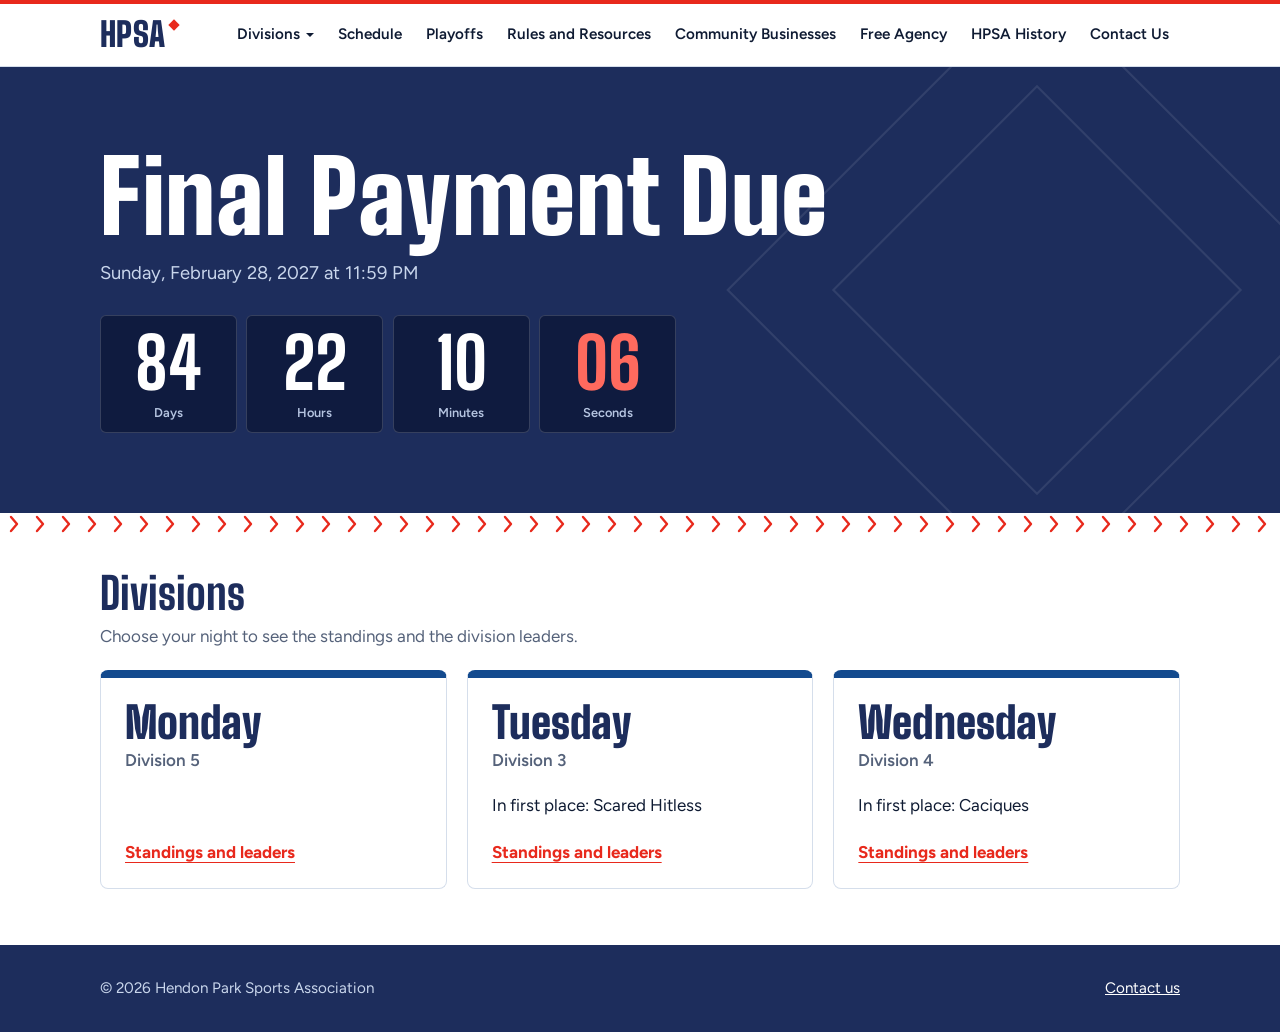
==== index.html @ e7e223be "Add files via upload" ====
<!doctype html>
<html lang="en">
<head>
  <meta charset="utf-8">
  <meta name="viewport" content="width=device-width, initial-scale=1">
  <title>Hendon Park Sports Association</title>
  <meta name="description" content="Hendon Park Sports Association: standings, leaders, schedule and news for our slo-pitch divisions.">
  <link rel="stylesheet" href="styles.css">
</head>
<body data-page="home">
  <div id="site-header"></div>

  <main id="main">
    <section class="hero">
      <div class="wrap">
        <div id="countdown"></div>
      </div>
    </section>
    <div class="stitch" aria-hidden="true"></div>

    <section class="content" id="divisions">
      <div class="wrap">
        <h2 class="section-title">Divisions</h2>
        <p class="section-hint">Choose your night to see the standings and the division leaders.</p>

        <div class="div-grid">
          <a class="div-card" href="monday.html" data-division-card="monday">
            <span class="div-day">Monday</span>
            <span class="div-label">Division 5</span>
            <span class="div-first"></span>
            <span class="div-go">Standings and leaders</span>
          </a>
          <a class="div-card" href="tuesday.html" data-division-card="tuesday">
            <span class="div-day">Tuesday</span>
            <span class="div-label">Division 3</span>
            <span class="div-first"></span>
            <span class="div-go">Standings and leaders</span>
          </a>
          <a class="div-card" href="wednesday.html" data-division-card="wednesday">
            <span class="div-day">Wednesday</span>
            <span class="div-label">Division 4</span>
            <span class="div-first"></span>
            <span class="div-go">Standings and leaders</span>
          </a>
        </div>
      </div>
    </section>
  </main>

  <div id="site-footer"></div>
  <script src="config.js"></script>
  <script src="sample-data.js"></script>
  <script src="site.js"></script>
</body>
</html>
---- styles.css ----
@import url('https://fonts.googleapis.com/css2?family=Big+Shoulders+Display:wght@700;800;900&family=Figtree:wght@400;500;600;700&display=swap');

/* ---------- Colours and sizes (change the look here) ---------- */
:root {
  --blue: #134A8E;      /* Jays blue */
  --navy: #1D2D5C;      /* deep navy */
  --board: #0F1B3F;     /* scoreboard panels */
  --red: #E8291C;       /* accent red */
  --red-soft: #FF6A5E;  /* red readable on navy */
  --ink: #0F1B33;
  --muted: #55627A;
  --line: #D5DEEB;
  --tint: #EAF0F9;
  --white: #fff;
  --max: 1120px;
  --rankw: 3.5rem;
  --display: 'Big Shoulders Display', 'Arial Narrow', Impact, sans-serif;
  --body: 'Figtree', system-ui, -apple-system, 'Segoe UI', Roboto, sans-serif;
}

*, *::before, *::after { box-sizing: border-box; }
html { -webkit-text-size-adjust: 100%; }
body { margin: 0; font-family: var(--body); font-size: 1.0625rem; line-height: 1.55; color: var(--ink); background: var(--white); }
img { max-width: 100%; }
a { color: var(--blue); }
h1, h2, h3 { font-family: var(--display); color: var(--navy); line-height: 1; margin: 0; }
:focus-visible { outline: 3px solid var(--red); outline-offset: 2px; }

.wrap { max-width: var(--max); margin: 0 auto; padding: 0 1.25rem; }
.skip { position: absolute; left: -999px; top: 0; background: var(--navy); color: #fff; padding: .6rem 1rem; z-index: 100; }
.skip:focus { left: 0; }

/* ---------- Header and menu ---------- */
.site-header { position: sticky; top: 0; z-index: 50; background: var(--white); border-top: 4px solid var(--red); border-bottom: 1px solid var(--line); }
.site-header .bar { display: flex; align-items: center; justify-content: space-between; gap: 1rem; max-width: var(--max); margin: 0 auto; padding: .5rem 1.25rem; }
.brand { display: inline-flex; align-items: center; gap: .6rem; text-decoration: none; color: var(--navy); }
.brand-logo { height: 2.75rem; width: auto; display: none; }
.brand-text { font-family: var(--display); font-weight: 900; font-size: 2.1rem; letter-spacing: .01em; line-height: 1; color: var(--navy); }
.brand-text::after { content: ""; display: inline-block; width: .5rem; height: .5rem; background: var(--red); transform: rotate(45deg); margin-left: .3rem; vertical-align: .55em; }

.nav-list { display: flex; align-items: center; gap: .1rem; list-style: none; margin: 0; padding: 0; }
.nav-item { position: relative; }
.nav-link { display: block; white-space: nowrap; font: inherit; font-weight: 600; font-size: .95rem; color: var(--ink); text-decoration: none; background: none; border: 0; padding: .7rem .7rem; cursor: pointer; box-shadow: inset 0 -3px 0 transparent; }
.nav-link:hover, .has-sub:focus-within > .nav-link { color: var(--blue); box-shadow: inset 0 -3px 0 var(--blue); }
.nav-link[aria-current="page"], .nav-link.is-active { color: var(--navy); box-shadow: inset 0 -3px 0 var(--red); }
.nav-toggle::after { content: ""; display: inline-block; margin-left: .4rem; border: 4px solid transparent; border-top-color: currentColor; border-bottom-width: 0; vertical-align: .15em; }

.subnav { display: none; position: absolute; left: 0; top: 100%; min-width: 15rem; list-style: none; margin: 0; padding: .4rem 0; background: var(--white); border: 1px solid var(--line); border-top: 3px solid var(--blue); box-shadow: 0 10px 28px rgba(15, 27, 51, .14); }
.has-sub:hover > .subnav, .has-sub.open > .subnav { display: block; }
.subnav a { display: block; padding: .6rem 1rem; color: var(--ink); text-decoration: none; font-weight: 500; }
.subnav a:hover, .subnav a[aria-current="page"] { background: var(--tint); color: var(--navy); }

.nav-burger { display: none; font: inherit; font-weight: 700; color: var(--navy); background: var(--white); border: 2px solid var(--navy); border-radius: 6px; padding: .45rem .8rem; cursor: pointer; }

@media (max-width: 1180px) {
  .nav-burger { display: inline-block; }
  .nav { display: none; position: absolute; left: 0; right: 0; top: 100%; background: var(--white); border-bottom: 1px solid var(--line); box-shadow: 0 14px 24px rgba(15, 27, 51, .12); max-height: calc(100vh - 4.5rem); overflow-y: auto; }
  .nav-open .nav { display: block; }
  .nav-list { flex-direction: column; align-items: stretch; padding: .5rem 1.25rem 1rem; max-width: var(--max); margin: 0 auto; }
  .nav-link { padding: .85rem .25rem; width: 100%; text-align: left; box-shadow: none; border-bottom: 1px solid var(--line); }
  .nav-link:hover, .has-sub:focus-within > .nav-link { box-shadow: none; }
  .nav-link[aria-current="page"], .nav-link.is-active { box-shadow: inset 4px 0 0 var(--red); padding-left: .75rem; }
  .subnav { display: block; position: static; box-shadow: none; border: 0; padding: 0 0 0 1rem; }
  .nav-toggle::after { display: none; }
}

/* ---------- Home hero + countdown scoreboard ---------- */
.hero { position: relative; overflow: hidden; background: var(--navy); color: #fff; padding: clamp(2.5rem, 7vw, 5rem) 0 clamp(2.75rem, 7vw, 5rem); }
.hero::before { content: ""; position: absolute; right: -6%; top: 50%; width: min(640px, 95vw); aspect-ratio: 1; transform: translateY(-50%); opacity: 1;
  background: url("data:image/svg+xml,%3Csvg xmlns='http://www.w3.org/2000/svg' viewBox='0 0 600 600' fill='none' stroke='%23ffffff' stroke-opacity='.09' stroke-width='2'%3E%3Crect x='165' y='165' width='270' height='270' transform='rotate(45 300 300)'/%3E%3Crect x='95' y='95' width='410' height='410' transform='rotate(45 300 300)'/%3E%3C/svg%3E") center / contain no-repeat; pointer-events: none; }
.hero .wrap { position: relative; }
.cd-title { color: #fff; font-weight: 900; font-size: clamp(3rem, 10vw, 6.25rem); letter-spacing: .005em; }
.cd-when { margin: .75rem 0 1.75rem; font-size: 1.15rem; color: #C9D6EC; }
.cd-board { display: grid; grid-template-columns: repeat(4, minmax(0, 1fr)); gap: .6rem; max-width: 36rem; }
.cd-tile { background: var(--board); border: 1px solid rgba(255, 255, 255, .16); border-radius: 6px; padding: .7rem .4rem .6rem; text-align: center; }
.cd-num { display: block; font-family: var(--display); font-weight: 800; font-size: clamp(2.4rem, 9vw, 4.4rem); line-height: 1; font-variant-numeric: tabular-nums; color: #fff; }
.cd-tile:last-child .cd-num { color: var(--red-soft); }
.cd-unit { display: block; margin-top: .3rem; font-size: .8rem; font-weight: 600; color: #B5C4E0; }
.cd-after { font-size: 1.25rem; max-width: 34rem; color: #E3EAF7; margin: 0; }

.stitch { height: 22px; background: url("data:image/svg+xml,%3Csvg xmlns='http://www.w3.org/2000/svg' width='26' height='22' viewBox='0 0 26 22'%3E%3Cpath d='M8 4l6 7-6 7' fill='none' stroke='%23E8291C' stroke-width='2.4' stroke-linecap='round' stroke-linejoin='round'/%3E%3C/svg%3E") center / 26px 22px repeat-x; }

/* ---------- Sections and division cards ---------- */
.content { padding: 2.25rem 0 3.5rem; }
.section-title { font-size: clamp(2rem, 5vw, 2.75rem); font-weight: 800; }
.section-hint { margin: .5rem 0 1.25rem; color: var(--muted); }

.div-grid { display: grid; grid-template-columns: repeat(3, minmax(0, 1fr)); gap: 1.25rem; margin-top: 1.25rem; }
.div-card { display: flex; flex-direction: column; gap: .25rem; padding: 1.5rem 1.5rem 1.4rem; background: var(--white); border: 1px solid var(--line); border-top: 8px solid var(--blue); border-radius: 8px; text-decoration: none; color: var(--ink); transition: border-top-color .15s, background-color .15s; }
.div-card:hover { border-top-color: var(--red); background: var(--tint); }
.div-day { font-family: var(--display); font-weight: 900; font-size: clamp(2.2rem, 3.4vw, 3.2rem); line-height: .95; overflow-wrap: normal; color: var(--navy); }
.div-label { font-weight: 600; color: var(--muted); }
.div-first { min-height: 1.6em; margin: .9rem 0 1rem; }
.div-go { margin-top: auto; font-weight: 700; color: var(--red); text-decoration: underline; text-underline-offset: 4px; }

@media (max-width: 820px) { .div-grid { grid-template-columns: 1fr; } }

/* ---------- Inner page header ---------- */
.page-head { background: var(--navy); color: #fff; padding: clamp(1.75rem, 5vw, 3rem) 0; }
.page-head h1 { color: #fff; font-weight: 900; font-size: clamp(2.6rem, 8vw, 4.5rem); }
.page-sub { margin: .4rem 0 0; color: #C9D6EC; font-size: 1.1rem; font-weight: 500; }

.coming-soon { max-width: 38rem; padding: 2rem; border: 2px dashed var(--line); border-radius: 8px; }
.coming-soon h2 { font-size: 2rem; margin-bottom: .6rem; }
.coming-soon p { margin: 0; color: var(--muted); }

/* ---------- Tables ---------- */
.block + .block { margin-top: 3.25rem; }
.notice { margin: 0 0 1.75rem; padding: .85rem 1rem; background: var(--tint); border-left: 5px solid var(--red); border-radius: 0 6px 6px 0; }
.notice[hidden] { display: none; }
.table-tools { display: flex; flex-wrap: wrap; align-items: center; gap: .75rem; margin: 0 0 .75rem; }
.search { flex: 1 1 14rem; max-width: 22rem; font: inherit; padding: .6rem .8rem; border: 2px solid var(--line); border-radius: 6px; background: var(--white); color: var(--ink); }
.search:focus { border-color: var(--blue); outline: none; }
.btn-quiet { font: inherit; font-weight: 600; color: var(--navy); background: var(--white); border: 2px solid var(--navy); border-radius: 6px; padding: .5rem .9rem; cursor: pointer; }
.btn-quiet:hover { background: var(--navy); color: #fff; }

.table-wrap { overflow-x: auto; border: 1px solid var(--line); border-radius: 8px; background: var(--white); }
table.data { width: 100%; min-width: 32rem; border-collapse: separate; border-spacing: 0; font-variant-numeric: tabular-nums; }
.data th, .data td { padding: .7rem .85rem; text-align: right; white-space: nowrap; border-bottom: 1px solid var(--line); }
.data tbody tr:last-child td { border-bottom: 0; }
.data .t-left { text-align: left; }
.data .col-rank { width: var(--rankw); min-width: var(--rankw); max-width: var(--rankw); text-align: center; padding-left: .4rem; padding-right: .4rem; }
.data thead th { background: var(--navy); color: #fff; font-size: .9rem; font-weight: 700; padding: 0; }
.data thead th.col-rank { padding: .7rem .4rem; }
.data tbody td { background: var(--row-bg, #fff); }
.data tbody tr { --row-bg: #fff; }
.data tbody tr:hover { --row-bg: var(--tint); }
.data td.is-sorted { font-weight: 700; }
.data thead th.is-sorted { background: var(--blue); }

.sort-btn { display: flex; align-items: center; justify-content: flex-end; gap: .4rem; width: 100%; font: inherit; font-weight: 700; color: inherit; background: none; border: 0; padding: .7rem .85rem; cursor: pointer; text-align: right; }
.t-left .sort-btn { justify-content: flex-start; text-align: left; }
.sort-btn:hover { background: rgba(255, 255, 255, .12); }
.sort-btn:focus-visible { outline: 3px solid #fff; outline-offset: -3px; }
.sort-ind { display: inline-block; width: .8rem; font-size: .7rem; opacity: .5; }
.is-sorted .sort-ind { opacity: 1; }

.is-sticky { position: sticky; z-index: 1; }
thead .is-sticky { z-index: 2; }
.sticky-0 { left: 0; }
.sticky-1 { left: var(--rankw); box-shadow: 1px 0 0 var(--line); }
thead .sticky-1 { box-shadow: 1px 0 0 rgba(255, 255, 255, .25); }
.sticky-1-only { left: 0; box-shadow: 1px 0 0 var(--line); }

.team-cell { display: inline-flex; align-items: center; gap: .6rem; }
.team-logo { display: inline-grid; place-items: center; flex: none; width: 2rem; height: 2rem; border-radius: 50%; overflow: hidden; }
.team-logo img { width: 100%; height: 100%; object-fit: contain; display: block; }
.team-logo.is-badge { color: #fff; font-weight: 800; font-size: .72rem; letter-spacing: .02em; background: var(--blue); }
.team-logo.badge-1 { background: var(--navy); }
.team-logo.badge-2 { background: var(--red); }
.strk-w { color: var(--blue); font-weight: 700; }
.strk-l { color: var(--red); font-weight: 700; }

.table-note { margin: .75rem 0 0; font-size: .95rem; color: var(--muted); }
.empty { padding: 1.25rem; border: 2px dashed var(--line); border-radius: 8px; color: var(--muted); }

/* ---------- Footer ---------- */
.site-footer { background: var(--navy); color: #C9D6EC; padding: 2rem 0; font-size: .95rem; }
.site-footer a { color: #fff; }
.site-footer .wrap { display: flex; flex-wrap: wrap; justify-content: space-between; gap: .75rem 2rem; }
.site-footer p { margin: 0; }

@media (prefers-reduced-motion: reduce) { * { transition: none !important; scroll-behavior: auto !important; } }
@media (max-width: 520px) {
  :root { --rankw: 2.6rem; }
  .cd-board { gap: .4rem; }
  .data td.t-left.is-sticky { white-space: normal; min-width: 8.5rem; max-width: 8.5rem; }
  .team-cell { gap: .45rem; }
  .team-logo { width: 1.7rem; height: 1.7rem; }
  .data th, .data td { padding: .65rem .65rem; }
  .sort-btn { padding: .65rem .65rem; }
}
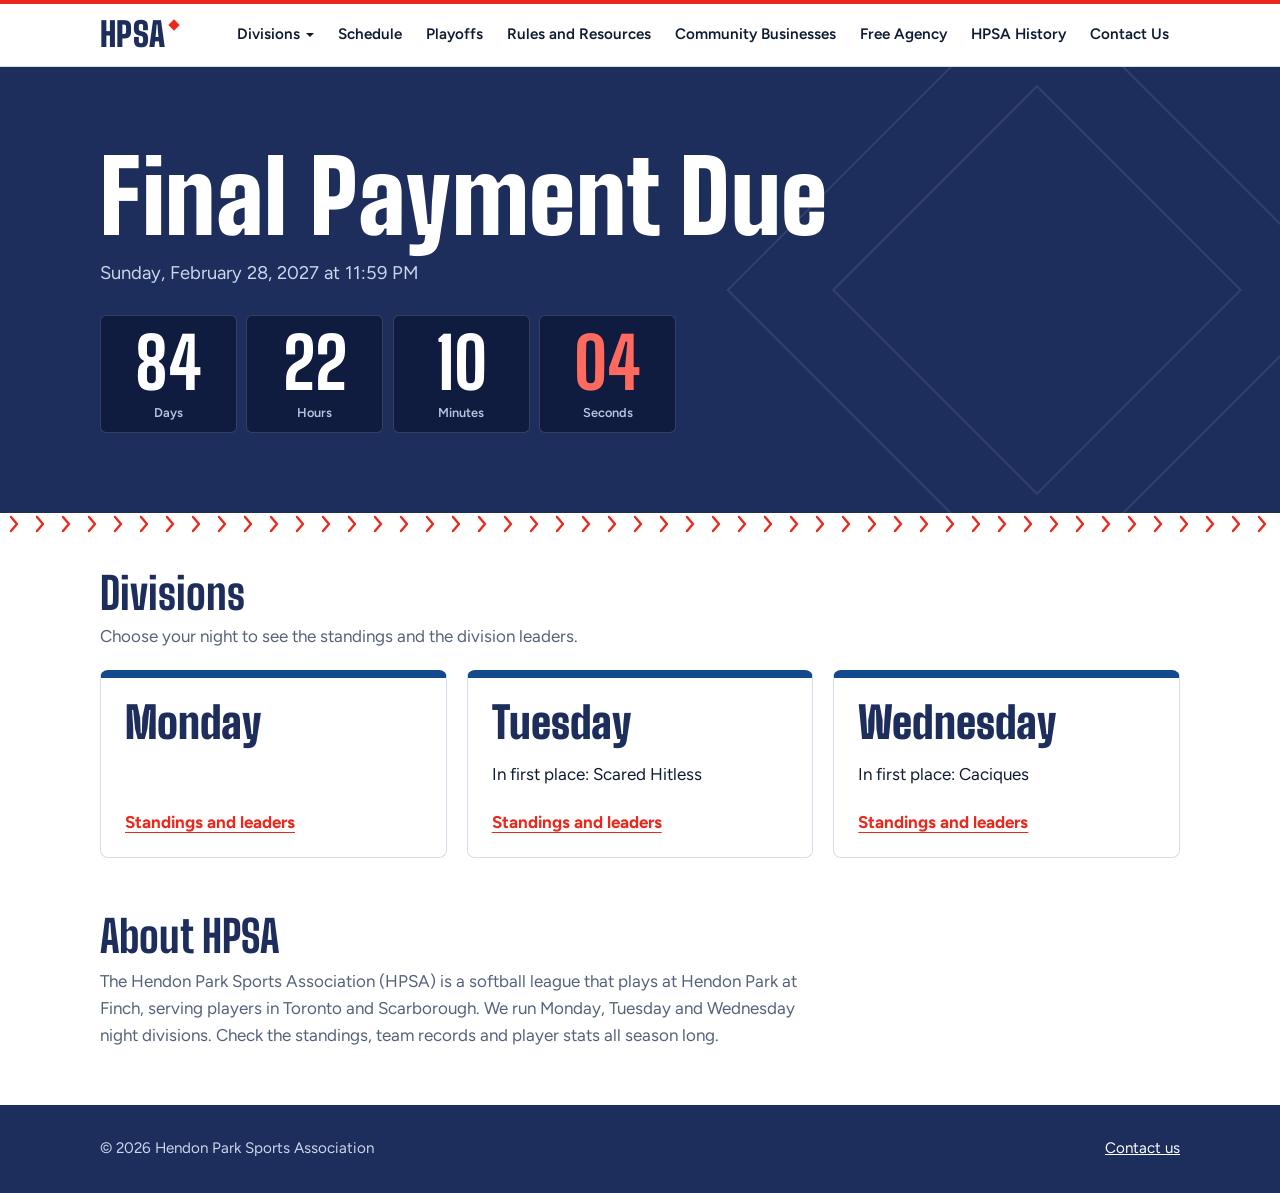
==== commit fc99484b: "Add files via upload" ====
--- a/index.html
+++ b/index.html
@@ -3,9 +3,41 @@
 <head>
   <meta charset="utf-8">
   <meta name="viewport" content="width=device-width, initial-scale=1">
-  <title>Hendon Park Sports Association</title>
-  <meta name="description" content="Hendon Park Sports Association: standings, leaders, schedule and news for our slo-pitch divisions.">
+  <title>Hendon Park Sports Association (HPSA) | Softball in Toronto and Scarborough</title>
+  <meta name="description" content="HPSA is a softball league playing at Hendon Park at Finch in Toronto and Scarborough. See division standings, player stats and leaders for Monday, Tuesday and Wednesday.">
+  <link rel="canonical" href="https://hpsa-league.github.io/hpsa-site/">
+  <meta property="og:type" content="website">
+  <meta property="og:site_name" content="Hendon Park Sports Association">
+  <meta property="og:title" content="Hendon Park Sports Association (HPSA) | Softball in Toronto and Scarborough">
+  <meta property="og:description" content="HPSA is a softball league playing at Hendon Park at Finch in Toronto and Scarborough. See division standings, player stats and leaders for Monday, Tuesday and Wednesday.">
+  <meta property="og:url" content="https://hpsa-league.github.io/hpsa-site/">
+  <meta name="theme-color" content="#134A8E">
   <link rel="stylesheet" href="styles.css">
+  <script type="application/ld+json">
+{
+  "@context": "https://schema.org",
+  "@type": "SportsOrganization",
+  "name": "Hendon Park Sports Association",
+  "alternateName": "HPSA",
+  "url": "https://hpsa-league.github.io/hpsa-site/",
+  "sport": "Softball",
+  "description": "A softball league playing at Hendon Park at Finch in Toronto and Scarborough, Ontario.",
+  "areaServed": [
+    "Toronto, Ontario",
+    "Scarborough, Ontario"
+  ],
+  "location": {
+    "@type": "Place",
+    "name": "Hendon Park",
+    "address": {
+      "@type": "PostalAddress",
+      "addressLocality": "Toronto",
+      "addressRegion": "ON",
+      "addressCountry": "CA"
+    }
+  }
+}
+  </script>
 </head>
 <body data-page="home">
   <div id="site-header"></div>
@@ -26,23 +58,27 @@
         <div class="div-grid">
           <a class="div-card" href="monday.html" data-division-card="monday">
             <span class="div-day">Monday</span>
-            <span class="div-label">Division 5</span>
             <span class="div-first"></span>
             <span class="div-go">Standings and leaders</span>
           </a>
           <a class="div-card" href="tuesday.html" data-division-card="tuesday">
             <span class="div-day">Tuesday</span>
-            <span class="div-label">Division 3</span>
             <span class="div-first"></span>
             <span class="div-go">Standings and leaders</span>
           </a>
           <a class="div-card" href="wednesday.html" data-division-card="wednesday">
             <span class="div-day">Wednesday</span>
-            <span class="div-label">Division 4</span>
             <span class="div-first"></span>
             <span class="div-go">Standings and leaders</span>
           </a>
         </div>
+      </div>
+    </section>
+
+    <section class="content about">
+      <div class="wrap">
+        <h2 class="section-title">About HPSA</h2>
+        <p>The Hendon Park Sports Association (HPSA) is a softball league that plays at Hendon Park at Finch, serving players in Toronto and Scarborough. We run Monday, Tuesday and Wednesday night divisions. Check the standings, team records and player stats all season long.</p>
       </div>
     </section>
   </main>
--- a/styles.css
+++ b/styles.css
@@ -124,7 +124,7 @@
 .data thead th.col-rank { padding: .7rem .4rem; }
 .data tbody td { background: var(--row-bg, #fff); }
 .data tbody tr { --row-bg: #fff; }
-.data tbody tr:hover { --row-bg: var(--tint); }
+.data tbody tr:hover, .data tbody tr.is-hover { --row-bg: var(--tint); }
 .data td.is-sorted { font-weight: 700; }
 .data thead th.is-sorted { background: var(--blue); }
 
@@ -135,12 +135,6 @@
 .sort-ind { display: inline-block; width: .8rem; font-size: .7rem; opacity: .5; }
 .is-sorted .sort-ind { opacity: 1; }
 
-.is-sticky { position: sticky; z-index: 1; }
-thead .is-sticky { z-index: 2; }
-.sticky-0 { left: 0; }
-.sticky-1 { left: var(--rankw); box-shadow: 1px 0 0 var(--line); }
-thead .sticky-1 { box-shadow: 1px 0 0 rgba(255, 255, 255, .25); }
-.sticky-1-only { left: 0; box-shadow: 1px 0 0 var(--line); }
 
 .team-cell { display: inline-flex; align-items: center; gap: .6rem; }
 .team-logo { display: inline-grid; place-items: center; flex: none; width: 2rem; height: 2rem; border-radius: 50%; overflow: hidden; }
@@ -154,6 +148,39 @@
 .table-note { margin: .75rem 0 0; font-size: .95rem; color: var(--muted); }
 .empty { padding: 1.25rem; border: 2px dashed var(--line); border-radius: 8px; color: var(--muted); }
 
+
+/* Split tables: names in a fixed left panel, stats scroll in the right panel (no 'sticky' needed) */
+.table-wrap.split { display: flex; overflow: hidden; }
+.pane-fixed { flex: none; position: relative; z-index: 1; border-right: 1px solid var(--line); box-shadow: 6px 0 8px -6px rgba(15, 27, 51, .25); background: var(--white); }
+.pane-scroll-wrap { flex: 1 1 auto; min-width: 0; overflow-x: auto; -webkit-overflow-scrolling: touch; }
+.pane-scroll-wrap:focus-visible { outline-offset: -3px; }
+table.data.pane-frozen { width: auto; min-width: 0; }
+table.data.pane-scroll { width: 100%; min-width: 0; }
+.data td, .data th { vertical-align: middle; }
+
+
+/* ---------- Team and game pages ---------- */
+.team-head { display: flex; align-items: center; gap: 1.1rem; }
+.team-head .team-logo { width: 4.5rem; height: 4.5rem; font-size: 1.4rem; border: 2px solid rgba(255, 255, 255, .35); background-color: #fff; }
+.team-head .team-logo.is-badge { background-color: var(--blue); }
+.team-head .team-logo.badge-1 { background-color: var(--board); }
+.team-head .team-logo.badge-2 { background-color: var(--red); }
+.page-sub a { color: #fff; text-underline-offset: 3px; }
+.team-link { color: inherit; text-decoration: none; }
+.team-link:hover > span:last-child, .team-link:focus-visible > span:last-child { color: var(--blue); text-decoration: underline; text-underline-offset: 3px; }
+.crumbs { margin: 0 0 1.25rem; font-weight: 600; }
+
+.game-grid { list-style: none; margin: 1.25rem 0 0; padding: 0; display: grid; grid-template-columns: repeat(auto-fill, minmax(11.5rem, 1fr)); gap: .85rem; }
+.game-link { display: flex; flex-direction: column; gap: .2rem; height: 100%; padding: 1rem 1.1rem 1rem; background: var(--white); border: 1px solid var(--line); border-top: 6px solid var(--blue); border-radius: 8px; text-decoration: none; color: var(--ink); transition: border-top-color .15s, background-color .15s; }
+.game-link:hover, .game-link:focus-visible { border-top-color: var(--red); background: var(--tint); }
+.game-name { font-family: var(--display); font-weight: 800; font-size: 1.9rem; line-height: 1; color: var(--navy); }
+.game-detail { color: var(--muted); font-size: .95rem; line-height: 1.3; }
+.game-result { color: var(--navy); font-weight: 700; }
+
+.pager { display: flex; flex-wrap: wrap; justify-content: space-between; gap: .75rem 1.5rem; margin-top: 1.5rem; font-weight: 700; }
+
+.data tfoot td { background: var(--tint); font-weight: 700; border-top: 2px solid var(--navy); border-bottom: 0; }
+
 /* ---------- Footer ---------- */
 .site-footer { background: var(--navy); color: #C9D6EC; padding: 2rem 0; font-size: .95rem; }
 .site-footer a { color: #fff; }
@@ -164,9 +191,16 @@
 @media (max-width: 520px) {
   :root { --rankw: 2.6rem; }
   .cd-board { gap: .4rem; }
-  .data td.t-left.is-sticky { white-space: normal; min-width: 8.5rem; max-width: 8.5rem; }
-  .team-cell { gap: .45rem; }
-  .team-logo { width: 1.7rem; height: 1.7rem; }
+  /* Frozen name column: narrow, small type, names wrap rather than overflow */
+  .pane-frozen td.t-left, .pane-frozen th.t-left { width: 8.2rem; min-width: 8.2rem; max-width: 8.2rem; }
+  .pane-frozen td.t-left { white-space: normal; overflow-wrap: anywhere; font-size: .88rem; line-height: 1.2; padding-left: .5rem; padding-right: .4rem; }
+  .team-cell { gap: .4rem; }
+  .team-logo { width: 1.5rem; height: 1.5rem; font-size: .62rem; }
   .data th, .data td { padding: .65rem .65rem; }
   .sort-btn { padding: .65rem .65rem; }
 }
+
+/* About paragraph on the home page */
+.about { padding-top: 0; }
+.about p { max-width: 46rem; margin: 0; color: var(--muted); line-height: 1.6; }
+.about .section-title { margin-bottom: .6rem; }
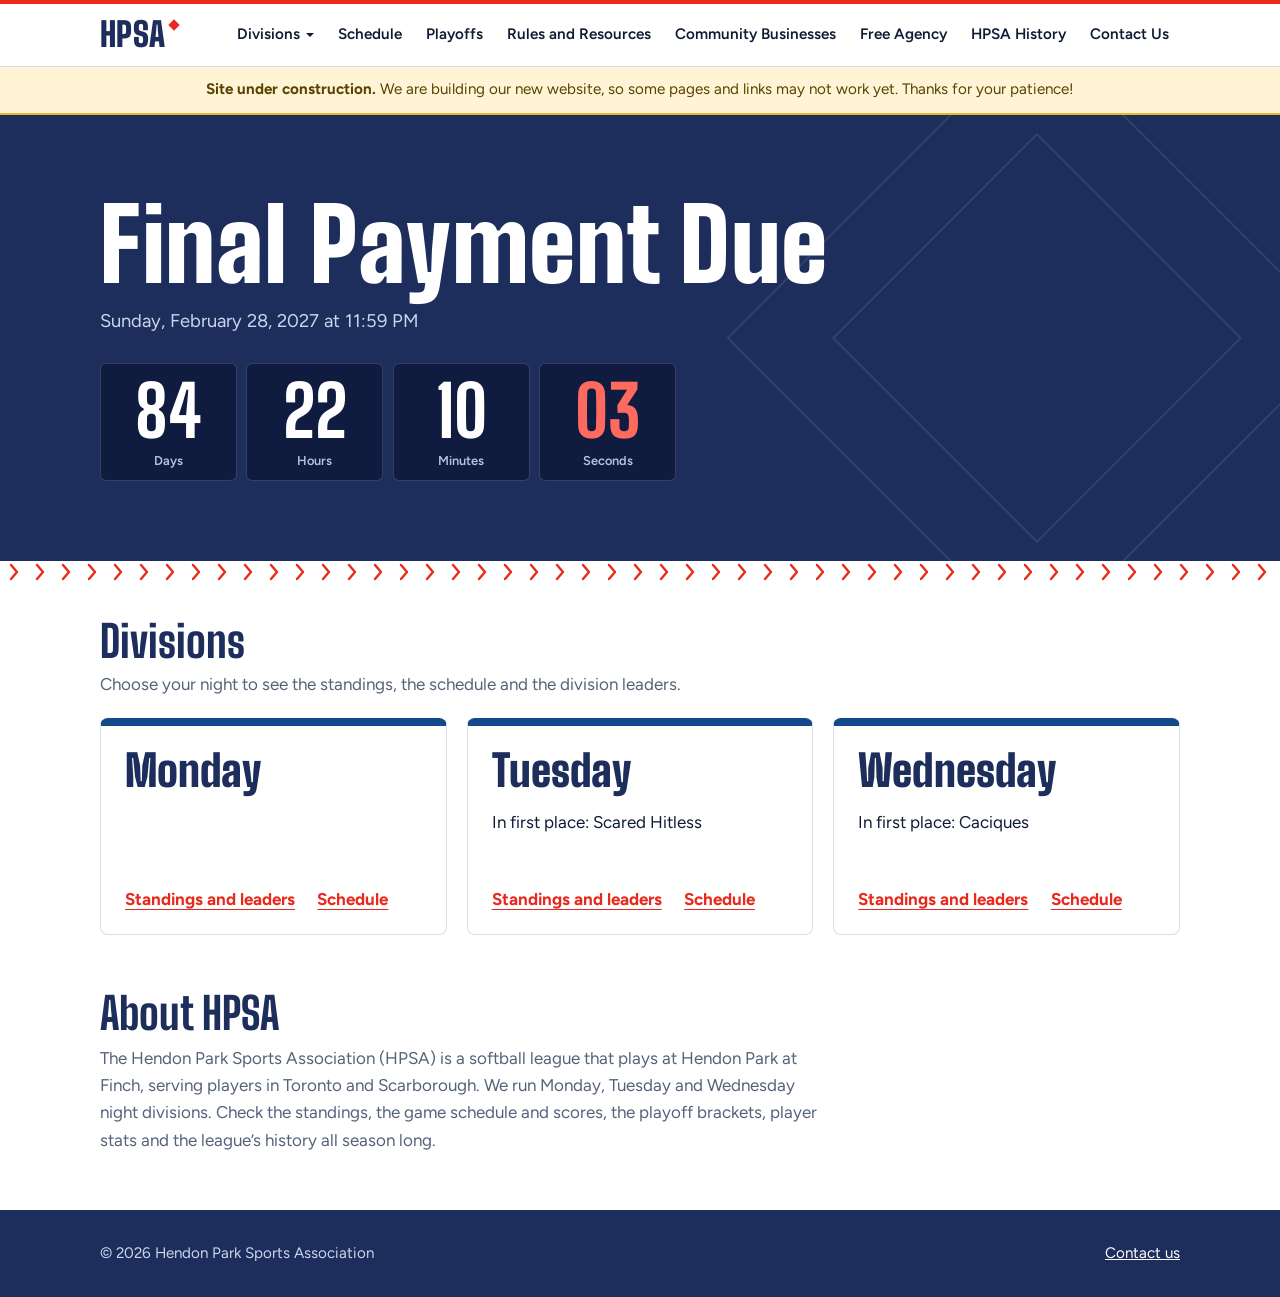
==== commit 4fa86a2c: "Add files via upload" ====
--- a/index.html
+++ b/index.html
@@ -43,6 +43,7 @@
   <div id="site-header"></div>
 
   <main id="main">
+    <div class="construction" role="note"><div class="wrap"><strong>Site under construction.</strong> We are building our new website, so some pages and links may not work yet. Thanks for your patience!</div></div>
     <section class="hero">
       <div class="wrap">
         <div id="countdown"></div>
@@ -53,24 +54,36 @@
     <section class="content" id="divisions">
       <div class="wrap">
         <h2 class="section-title">Divisions</h2>
-        <p class="section-hint">Choose your night to see the standings and the division leaders.</p>
+        <p class="section-hint">Choose your night to see the standings, the schedule and the division leaders.</p>
 
         <div class="div-grid">
-          <a class="div-card" href="monday.html" data-division-card="monday">
-            <span class="div-day">Monday</span>
+          <div class="div-card" data-division-card="monday">
+            <a class="div-day" href="monday.html">Monday</a>
             <span class="div-first"></span>
-            <span class="div-go">Standings and leaders</span>
-          </a>
-          <a class="div-card" href="tuesday.html" data-division-card="tuesday">
-            <span class="div-day">Tuesday</span>
+            <span class="div-next"></span>
+            <span class="div-links">
+              <a class="div-go" href="monday.html">Standings and leaders</a>
+              <a class="div-go" href="schedule.html#monday">Schedule</a>
+            </span>
+          </div>
+          <div class="div-card" data-division-card="tuesday">
+            <a class="div-day" href="tuesday.html">Tuesday</a>
             <span class="div-first"></span>
-            <span class="div-go">Standings and leaders</span>
-          </a>
-          <a class="div-card" href="wednesday.html" data-division-card="wednesday">
-            <span class="div-day">Wednesday</span>
+            <span class="div-next"></span>
+            <span class="div-links">
+              <a class="div-go" href="tuesday.html">Standings and leaders</a>
+              <a class="div-go" href="schedule.html#tuesday">Schedule</a>
+            </span>
+          </div>
+          <div class="div-card" data-division-card="wednesday">
+            <a class="div-day" href="wednesday.html">Wednesday</a>
             <span class="div-first"></span>
-            <span class="div-go">Standings and leaders</span>
-          </a>
+            <span class="div-next"></span>
+            <span class="div-links">
+              <a class="div-go" href="wednesday.html">Standings and leaders</a>
+              <a class="div-go" href="schedule.html#wednesday">Schedule</a>
+            </span>
+          </div>
         </div>
       </div>
     </section>
@@ -78,7 +91,7 @@
     <section class="content about">
       <div class="wrap">
         <h2 class="section-title">About HPSA</h2>
-        <p>The Hendon Park Sports Association (HPSA) is a softball league that plays at Hendon Park at Finch, serving players in Toronto and Scarborough. We run Monday, Tuesday and Wednesday night divisions. Check the standings, team records and player stats all season long.</p>
+        <p>The Hendon Park Sports Association (HPSA) is a softball league that plays at Hendon Park at Finch, serving players in Toronto and Scarborough. We run Monday, Tuesday and Wednesday night divisions. Check the standings, the game schedule and scores, the playoff brackets, player stats and the league’s history all season long.</p>
       </div>
     </section>
   </main>
--- a/styles.css
+++ b/styles.css
@@ -204,3 +204,132 @@
 .about { padding-top: 0; }
 .about p { max-width: 46rem; margin: 0; color: var(--muted); line-height: 1.6; }
 .about .section-title { margin-bottom: .6rem; }
+
+
+/* ---------- Schedule ---------- */
+.sched-tools { display: flex; flex-wrap: wrap; align-items: center; gap: .6rem 1.25rem; margin-bottom: .5rem; }
+.chips { display: flex; flex-wrap: wrap; gap: .5rem; }
+.chip { font: inherit; font-weight: 600; padding: .4rem .95rem; border-radius: 999px; border: 2px solid var(--line); background: var(--white); color: var(--navy); cursor: pointer; }
+.chip:hover { border-color: var(--blue); }
+.chip[aria-pressed="true"] { background: var(--navy); border-color: var(--navy); color: #fff; }
+.select { font: inherit; padding: .45rem .7rem; border: 2px solid var(--line); border-radius: 6px; background: var(--white); color: var(--ink); max-width: 100%; }
+.select:focus { border-color: var(--blue); outline: none; }
+.sched-week { margin-top: 1.75rem; }
+.sched-week h3 { font-size: 1.6rem; font-weight: 800; display: flex; flex-wrap: wrap; align-items: baseline; gap: .15rem .85rem; margin-bottom: .65rem; }
+.sched-week h3 small { font-family: var(--body); font-size: .92rem; font-weight: 600; color: var(--muted); }
+.sched-list { list-style: none; margin: 0; padding: 0; display: grid; gap: .6rem; }
+.sched-game { display: grid; grid-template-columns: 8.5rem minmax(0, 28rem) 1fr; gap: .5rem 1.25rem; align-items: center; padding: .8rem 1rem; background: var(--white); border: 1px solid var(--line); border-left: 6px solid var(--line); border-radius: 8px; }
+.sched-game.is-played { border-left-color: var(--blue); }
+.sched-when { display: flex; flex-direction: column; font-size: .88rem; color: var(--muted); line-height: 1.3; }
+.sched-when strong { color: var(--ink); font-size: .98rem; }
+.sched-div { color: var(--red); font-weight: 700; }
+.sched-match { display: grid; gap: .4rem; min-width: 0; }
+.sched-side { display: flex; align-items: center; justify-content: space-between; gap: .75rem; min-width: 0; }
+.sched-side .team-cell { min-width: 0; }
+.sched-score { display: inline-flex; align-items: baseline; gap: .6rem; color: var(--muted); }
+.sched-score b { font-family: var(--display); font-size: 1.6rem; font-weight: 800; min-width: 1.6rem; text-align: right; line-height: 1; }
+.sched-side.is-win { font-weight: 700; }
+.sched-side.is-win .sched-score { color: var(--navy); }
+.sched-name { display: inline-flex; align-items: center; gap: .6rem; min-width: 0; }
+.sched-home { font-size: .66rem; padding: .05rem .4rem; border: 1px solid var(--line); border-radius: 4px; font-weight: 700; letter-spacing: .06em; text-transform: uppercase; color: var(--muted); }
+.sched-end { display: flex; flex-direction: column; align-items: flex-start; gap: .35rem; }
+.sched-badge { font-size: .74rem; font-weight: 700; padding: .15rem .6rem; border-radius: 999px; background: var(--tint); color: var(--navy); text-transform: uppercase; letter-spacing: .04em; }
+.sched-opp { display: flex; align-items: center; gap: .75rem; min-width: 0; }
+.sched-vs { flex: none; width: 1.4rem; text-align: center; font-weight: 700; color: var(--muted); }
+.sched-result { font-family: var(--display); font-size: 1.35rem; font-weight: 800; line-height: 1; padding: .3rem .65rem; border-radius: 6px; background: var(--tint); color: var(--navy); white-space: nowrap; }
+.sched-result.res-w { background: #E3F3E8; color: #0B6B35; }
+.sched-result.res-l { background: #FDE8E6; color: #B3180E; }
+@media (max-width: 600px) {
+  .sched-game { grid-template-columns: 1fr auto; padding: .75rem .8rem; }
+  .sched-end { align-items: flex-end; }
+  .sched-when { grid-column: 1 / -1; flex-direction: row; flex-wrap: wrap; gap: .1rem .75rem; }
+  .sched-end { align-self: center; }
+}
+
+.sched-week.is-flat { margin-top: 1.25rem; }
+
+
+/* ---------- Playoff brackets ---------- */
+.po-division + .po-division { margin-top: 3.25rem; }
+.po-bracket { margin-top: 1.5rem; }
+.po-title { font-size: 1.6rem; font-weight: 800; margin-bottom: .75rem; }
+.bk-grid { display: grid; grid-template-columns: minmax(0, 1fr) 2.75rem minmax(0, 1fr); align-items: stretch; max-width: 56rem; }
+.bk-heads { margin-bottom: .5rem; color: var(--muted); font-size: .8rem; font-weight: 700; letter-spacing: .08em; text-transform: uppercase; }
+.bk-body.is-single, .bk-heads:has(+ .is-single) { grid-template-columns: minmax(0, 28rem); }
+.bk-col { display: flex; flex-direction: column; gap: .75rem; min-width: 0; }
+.bk-semis { justify-content: space-around; }
+.bk-final { justify-content: center; }
+.bk-links { position: relative; }
+.bk-links::before { content: ""; position: absolute; left: 0; right: 50%; top: 25%; bottom: 25%; border: 2px solid var(--line); border-left: 0; }
+.bk-links::after { content: ""; position: absolute; left: 50%; right: 0; top: 50%; border-top: 2px solid var(--line); }
+.po-card { background: var(--white); border: 1px solid var(--line); border-left: 6px solid var(--line); border-radius: 8px; padding: .6rem .85rem .7rem; }
+.po-card.is-played { border-left-color: var(--blue); }
+.po-card.is-optional { border-style: dashed; }
+.po-card.is-skipped { opacity: .55; }
+.po-head { display: flex; flex-wrap: wrap; justify-content: space-between; gap: .1rem .75rem; margin-bottom: .45rem; font-size: .8rem; color: var(--muted); }
+.po-head strong { color: var(--navy); font-size: .88rem; }
+.po-team { display: flex; align-items: center; justify-content: space-between; gap: .75rem; padding: .2rem 0; min-width: 0; }
+.po-team .team-cell { min-width: 0; }
+.po-ph { color: var(--muted); font-style: italic; padding-left: .2rem; }
+.po-score { font-family: var(--display); font-size: 1.5rem; font-weight: 800; line-height: 1; min-width: 1.5rem; text-align: right; color: var(--muted); }
+.po-team.is-win { font-weight: 700; }
+.po-team.is-win .po-score { color: var(--navy); }
+.po-series { margin: 0; font-weight: 700; color: var(--navy); }
+.po-champ { display: flex; align-items: center; gap: .6rem; margin: .25rem 0 0; padding: .6rem .85rem; background: var(--navy); color: #fff; border-radius: 8px; }
+.po-champ span { font-size: .7rem; font-weight: 700; letter-spacing: .1em; text-transform: uppercase; color: var(--red-soft); }
+.po-champ strong { font-family: var(--display); font-size: 1.35rem; font-weight: 800; }
+@media (max-width: 700px) {
+  .bk-grid, .bk-body.is-single { grid-template-columns: minmax(0, 1fr); }
+  .bk-heads { display: none; }
+  .bk-links { display: none; }
+  .bk-col { margin-bottom: .75rem; }
+  .bk-semis::before { content: "Semifinals"; font-size: .8rem; font-weight: 700; letter-spacing: .08em; text-transform: uppercase; color: var(--muted); }
+  .bk-final::before { content: "Final"; font-size: .8rem; font-weight: 700; letter-spacing: .08em; text-transform: uppercase; color: var(--muted); }
+}
+
+
+/* ---------- Home cards: schedule link ---------- */
+.div-card { position: relative; }
+.div-day { text-decoration: none; }
+.div-day::after { content: ""; position: absolute; inset: 0; }
+.div-first { margin-bottom: .2rem; }
+.div-next { min-height: 1.3em; margin: 0 0 1rem; font-weight: 600; color: var(--muted); }
+.div-links { display: flex; flex-wrap: wrap; gap: .4rem 1.4rem; margin-top: auto; }
+.div-links .div-go { position: relative; z-index: 1; margin-top: 0; }
+
+/* ---------- Contact ---------- */
+.contact-intro { max-width: 40rem; margin: 0 0 1rem; font-size: 1.1rem; }
+.contact-email { margin: 0 0 1.25rem; }
+.contact-form { display: block; width: 100%; max-width: 40rem; height: 1150px; border: 1px solid var(--line); border-radius: 8px; background: var(--white); }
+@media (max-width: 600px) { .contact-form { height: 1350px; } }
+
+/* ---------- History ---------- */
+.prose { max-width: 44rem; }
+.prose p { margin: 0 0 1rem; line-height: 1.65; }
+.hist-growth { list-style: none; margin: 0; padding: 0; display: grid; gap: .5rem; max-width: 36rem; }
+.hist-growth li { display: flex; gap: 1.1rem; align-items: baseline; padding: .6rem .9rem; background: var(--white); border: 1px solid var(--line); border-left: 6px solid var(--blue); border-radius: 8px; }
+.hist-growth strong { min-width: 4rem; font-family: var(--display); font-size: 1.4rem; font-weight: 800; color: var(--navy); }
+.hist-search { font: inherit; width: 100%; max-width: 22rem; padding: .6rem .85rem; border: 2px solid var(--line); border-radius: 6px; margin-bottom: 1rem; }
+.hist-search:focus { border-color: var(--blue); outline: none; }
+.hist-years { display: grid; gap: .6rem; max-width: 44rem; }
+.hist-year { background: var(--white); border: 1px solid var(--line); border-left: 6px solid var(--blue); border-radius: 8px; }
+.hist-year summary { cursor: pointer; padding: .8rem 1rem; font-weight: 700; color: var(--navy); list-style-position: inside; }
+.hist-year summary span { font-family: var(--display); font-size: 1.5rem; font-weight: 800; }
+.hist-list { list-style: none; margin: 0; padding: 0 1rem .8rem; display: grid; gap: .35rem; }
+.hist-list li { display: grid; grid-template-columns: 9rem 1fr; gap: .1rem 1rem; padding: .35rem 0; border-top: 1px solid var(--line); }
+.hist-div { color: var(--muted); font-weight: 600; }
+.hist-note { grid-column: 2; font-size: .9rem; color: var(--muted); }
+@media (max-width: 520px) { .hist-list li { grid-template-columns: 1fr; } .hist-note { grid-column: 1; } }
+.section-title + .prose, .section-title + .hist-growth { margin-top: .9rem; }
+.hist-players { grid-column: 2; font-size: .9rem; line-height: 1.5; color: var(--muted); }
+@media (max-width: 520px) { .hist-players { grid-column: 1; } }
+
+/* contact people */
+.contact-people .people{display:grid;grid-template-columns:repeat(auto-fit,minmax(240px,1fr));gap:16px;margin-top:14px}
+.contact-people .person{background:#fff;border:1px solid #d9e2ef;border-left:4px solid #134A8E;border-radius:8px;padding:14px 16px}
+.contact-people .person h3{margin:0 0 6px;font-size:1.1rem}
+.contact-people .person h3 span{font-weight:400;color:#555;font-size:.95rem}
+.contact-people .person p{margin:0;line-height:1.7}
+
+/* under construction banner */
+.construction{background:#fff4d6;border-bottom:2px solid #e8b923;color:#5a4300;padding:.7rem 0;text-align:center;font-size:.95rem}
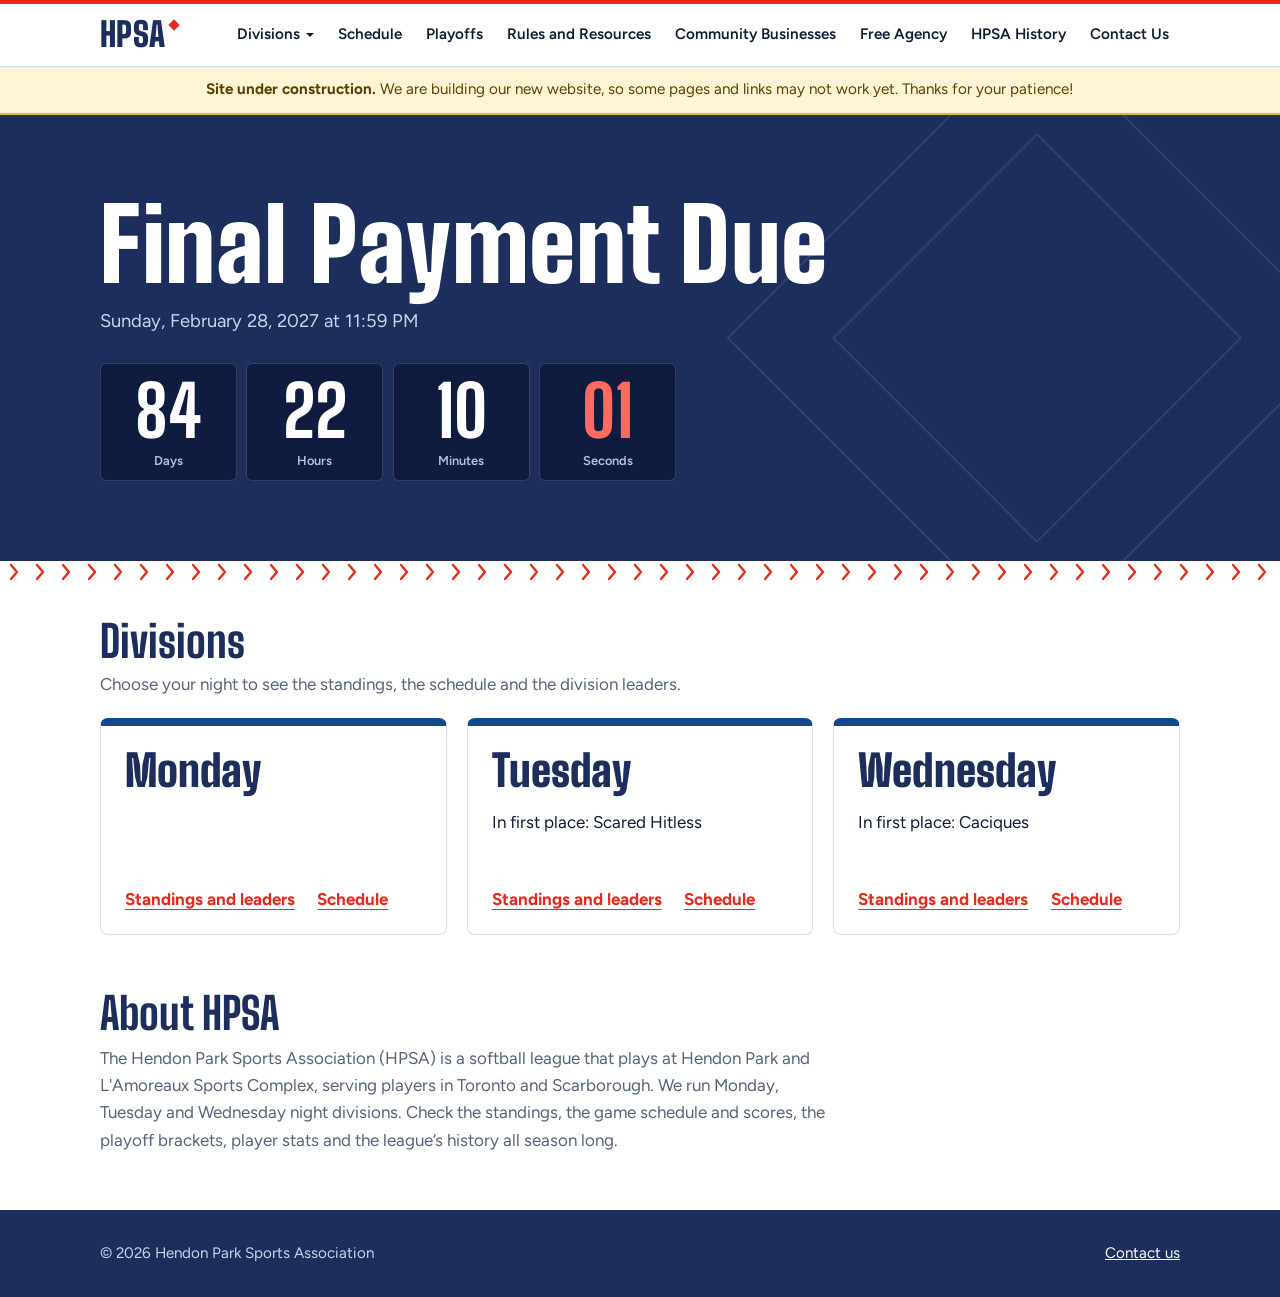
==== commit 0f2c4940: "Add files via upload" ====
--- a/index.html
+++ b/index.html
@@ -91,7 +91,7 @@
     <section class="content about">
       <div class="wrap">
         <h2 class="section-title">About HPSA</h2>
-        <p>The Hendon Park Sports Association (HPSA) is a softball league that plays at Hendon Park at Finch, serving players in Toronto and Scarborough. We run Monday, Tuesday and Wednesday night divisions. Check the standings, the game schedule and scores, the playoff brackets, player stats and the league’s history all season long.</p>
+        <p>The Hendon Park Sports Association (HPSA) is a softball league that plays at Hendon Park and L'Amoreaux Sports Complex, serving players in Toronto and Scarborough. We run Monday, Tuesday and Wednesday night divisions. Check the standings, the game schedule and scores, the playoff brackets, player stats and the league’s history all season long.</p>
       </div>
     </section>
   </main>
